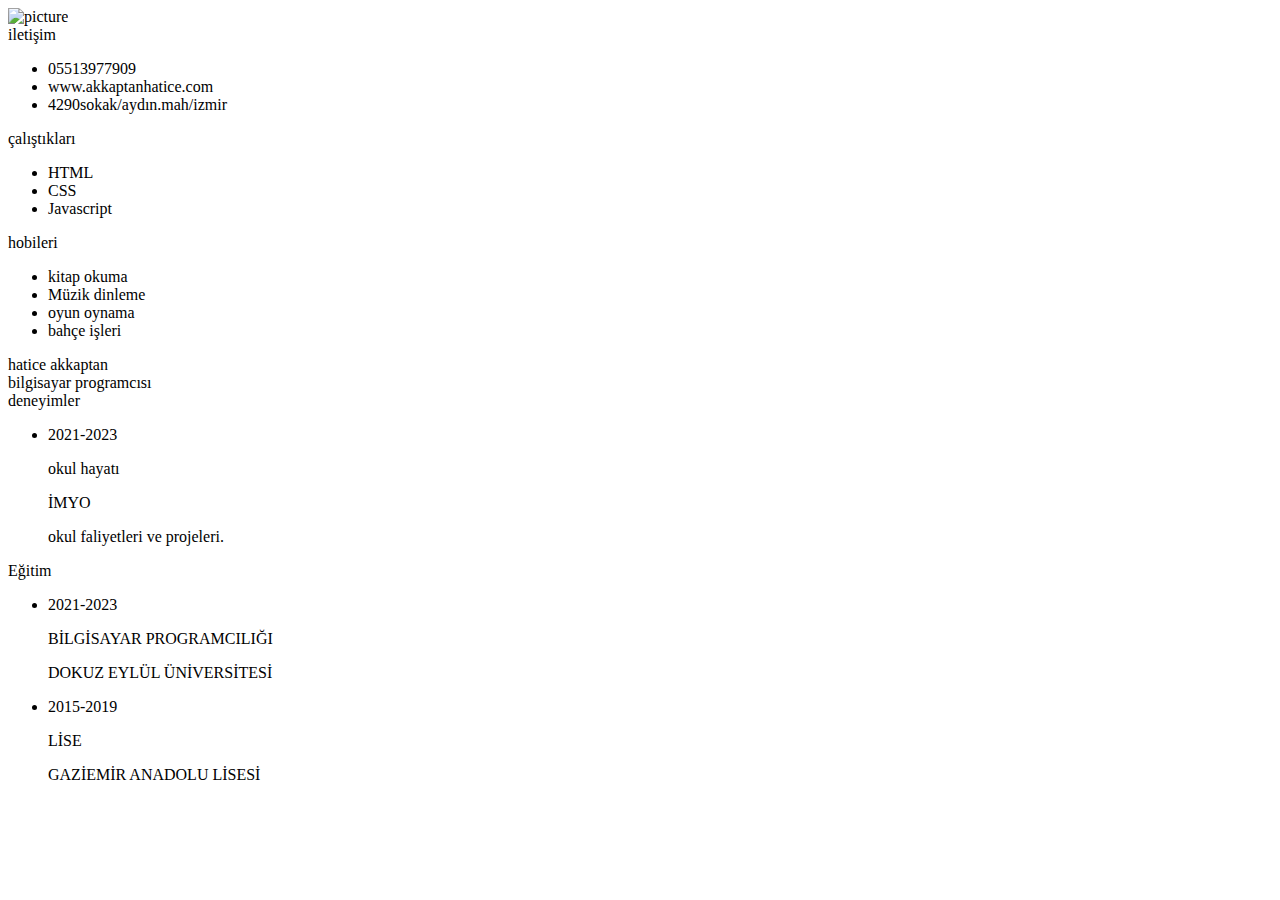
==== index.html @ ee298ba2 "index" ====
<!DOCTYPE html>
<html lang="en">
<head>
	<meta charset="UTF-8">
	<title>cv ödevi</title>
	<link rel="stylesheet" type="text/ css "  href="style.css"/>
	<script src="https://kit.fontawesome.com/b99e675b6e.js"></script>
   
</head>
<body>
	<div class="wrapper">
		<div class="resume">
			<div class="left">
				<div class="img_holder">
					<img src="pic.png" alt="picture">
				</div>
				<div class="contact_wrap pb">
					<div class="title">
						iletişim
					</div>
					<div class="contact">
						<ul>
							<li>
								<div class="li_wrap">
									<div class="icon"><i class="fas fa-mobile-alt" aria-hidden="true"></i></div>
									<div class="text">05513977909</div>
								</div>
							</li>
							
							<li>
								<div class="li_wrap">
									<div class="icon"><i class="fab fa-weebly" aria-hidden="true"></i></div>
									<div class="text">www.akkaptanhatice.com</div>
								</div>
							</li>
							<li>
								<div class="li_wrap">
									<div class="icon"><i class="fas fa-map-signs" aria-hidden="true"></i></div>
									<div class="text">4290sokak/aydın.mah/izmir</div>
								</div>
							</li>
						</ul>
					</div>
				</div>
				<div class="skills_wrap pb">
					<div class="title">
						çalıştıkları
					</div>
					<div class="skills">
						<ul>
							<li>
								<div class="li_wrap">
									<div class="icon"><i class="fab fa-html5"></i></div>
									<div class="text">HTML</div>
								</div>
							</li>
							<li>
								<div class="li_wrap">
									<div class="icon"><i class="fab fa-css3-alt"></i></div>
									<div class="text">CSS</div>
								</div>
							</li>
							<li>
								<div class="li_wrap">
									<div class="icon"><i class="fab fa-js"></i></div>
									<div class="text">Javascript</div>
								</div>
							</li>
							
						</ul>
					</div>
				</div>
				<div class="hobbies_wrap pb">
					<div class="title">
						hobileri
					</div>
					<div class="hobbies">
						<ul>
							<li>
								<div class="li_wrap">
									<div class="icon"><i class="fas fa-book"></i></div>
									<div class="text">kitap okuma</div>
								</div>
							</li>
							<li>
								<div class="li_wrap">
									<div class="icon"><i class="fas fa-music"></i></div>
									<div class="text">Müzik dinleme</div>
								</div>
							</li>
							<li>
								<div class="li_wrap">
									<div class="icon"><i class="fas fa-gamepad"></i></div>
									<div class="text">oyun oynama</div>
								</div>
							</li>
							<li>
								<div class="li_wrap">
									<div class="icon"><i class="fas fa-tree"></i></div>
									<div class="text">bahçe işleri</div>
								</div>
							</li>
						</ul>
					</div>
				</div>
			</div>
			<div class="right">
				<div class="header">
					<div class="name_role">
						<div class="name">
							hatice akkaptan
						</div>
						<div class="role">
							bilgisayar programcısı
						</div>
					</div>
					<div class="about">
					
					</div>
				</div>
				<div class="right_inner">
					<div class="exp">
						<div class="title">
							deneyimler
						</div>
						<div class="exp_wrap">
							<ul>
								<li>
									<div class="li_wrap">
										<div class="date">
											2021-2023
										</div>
										<div class="info">
											<p class="info_title">
												okul hayatı
											</p>
											<p class="info_com">
												İMYO
											</p>
											<p class="info_cont">
												okul faliyetleri ve projeleri.
											</p>
										</div>
									</div>
								</li>
								
								
							</ul>
						</div>
					</div>
					<div class="education">
						<div class="title">
							Eğitim
						</div>
						<div class="education_wrap">
							<ul>
								
								<li>
									<div class="li_wrap">
										<div class="date">
											2021-2023
										</div>
										<div class="info">
											<p class="info_title">
												BİLGİSAYAR PROGRAMCILIĞI
											</p>
											<p class="info_com">
												DOKUZ EYLÜL ÜNİVERSİTESİ
											</p>
											<p class="info_cont">
												
											</p>
										</div>
									</div>
								</li>
								<li>
									<div class="li_wrap">
										<div class="date">
											2015-2019
										</div>
										<div class="info">
											<p class="info_title">
												LİSE
											</p>
											<p class="info_com">
												GAZİEMİR ANADOLU LİSESİ
											</p>
											<p class="info_cont">
											 
											</p>
										</div>
									</div>
								</li>
							</ul>
						</div>
					</div>
				</div>
			</div>
		</div>
	</div>
</body>
</html>
---- style.css ----
@import url('https://fonts.googleapis.com/css2?family=Ubuntu:wght@300;400;700&display=swap');
*{
	margin: 0;
	padding: 0;
	list-style: none;
	box-sizing: border-box;
	font-family: 'Ubuntu', sans-serif;
}

body{
	background: linear-gradient(to right, #3525af, #9153c9);
}

.resume{
	width: 800px;
	background: #fff;
	margin: 25px auto;
	display: flex;
}

.left{
	background: #292b2f;
	width: 250px;
	padding: 0 20px;
}

.right{
	width: calc(100% - 250px);
}

.left .img_holder{
	text-align: center;
	padding: 20px 0;
}

.left .img_holder img{
	width: 200px;
	border-radius: 30px;
}

.pb{
	padding-bottom: 20px;
}

.title{
	font-size: 24px;
	font-weight: 700;
	text-transform: uppercase;
	letter-spacing: 5px;
	padding-bottom: 10px;
	color: #3525af;
	position: relative;
	text-align: right;
	margin-bottom: 15px;
}

.title:before{
	content: "";
	position: absolute;
	top: 35px;
	right: 0;
	width: 50px;
	height: 3px;
	background: #3525af;
}

.left .icon{
	font-size: 20px;
	color: #9153c9;
}

.left .text{
	color: #9153c9;
	text-transform: uppercase;
	font-size: 13px;
}

.contact .li_wrap{
	display: flex;
	align-items: center;
	width: 100%;
	margin-bottom: 15px;
}

.contact .li_wrap .icon{
	width: 50px;
	height: 50px;
	background: #fff;
	border-radius: 15px;
	display: flex;
	align-items: center;
	justify-content: center;
	margin-right: 15px;
}

.contact .li_wrap .text{
	width: calc(100% - 50px);
	word-break: break-word;
	color: #fff;
}

.skills ul,
.hobbies ul{
	display: flex;
	flex-wrap: wrap;
	justify-content: space-between;
}

.skills .li_wrap,
.hobbies .li_wrap{
	width: 100px;
	height: 100px;
	margin-bottom: 15px;
	border-radius: 15px;
	display: flex;
	flex-direction: column;
	align-items: center;
	justify-content: center;
}

.skills .li_wrap{
	background: #fff;
}

.skills .li_wrap .text,
.hobbies .li_wrap .text{
	margin-top: 5px;
}

.hobbies .li_wrap{
	border: 2px solid #fff;
}

.hobbies .li_wrap .icon,
.hobbies .li_wrap .text{
	color: #fff;
}

.hobbies .li_wrap:hover{
	background: #fff;
}

.hobbies .li_wrap:hover .icon,
.hobbies .li_wrap:hover .text{
	color: #9153c9;
}

.header{
	background: #292b2f;
	padding: 15px 30px;
	color: #fff;
	height: 240px;
}

.header .name{
	font-size: 52px;
	text-transform: uppercase;
	font-weight: 700;
	color: #3525af;
}

.header .role{
	font-weight: 300;
	font-size: 20px;
}

.header .about{
	margin-top: 20px;
	line-height: 26px;
}

.right_inner{
	padding: 30px;
	color: #292b2f;
}

.right_inner .education{
	margin-top: 30px;
}

.right_inner .li_wrap{
	display: flex;
	margin-bottom: 15px;
}

.right_inner .li_wrap .date {
    width: 125px;
    color: #9153c9;
}

.right_inner .li_wrap .info{
	width: calc(100%  - 125px);
	padding-left: 25px;
	position: relative;
}

.right_inner .li_wrap .info_title{
	text-transform: uppercase;
	font-weight: 700;
	letter-spacing: 2px;
	color: #9153c9;
}

.right_inner .li_wrap .info_com{
	font-weight: 300;
	font-size: 14px;
	margin-top: 3px;
}

.right_inner .li_wrap .info_cont{
	margin-top: 15px;
}

.right_inner .li_wrap .info:before{
	content: "";
	position: absolute;
	top: 3px;
	left: 0;
	width: 10px;
	height: 10px;
	background: #9153c9;
	border-radius: 50%;
}

.right_inner .li_wrap .info:after{
	content: "";
	position: absolute;
	top: 10px;
	left: 4px;
	width: 2px;
	height: 90%;
	background: #9153c9;
}
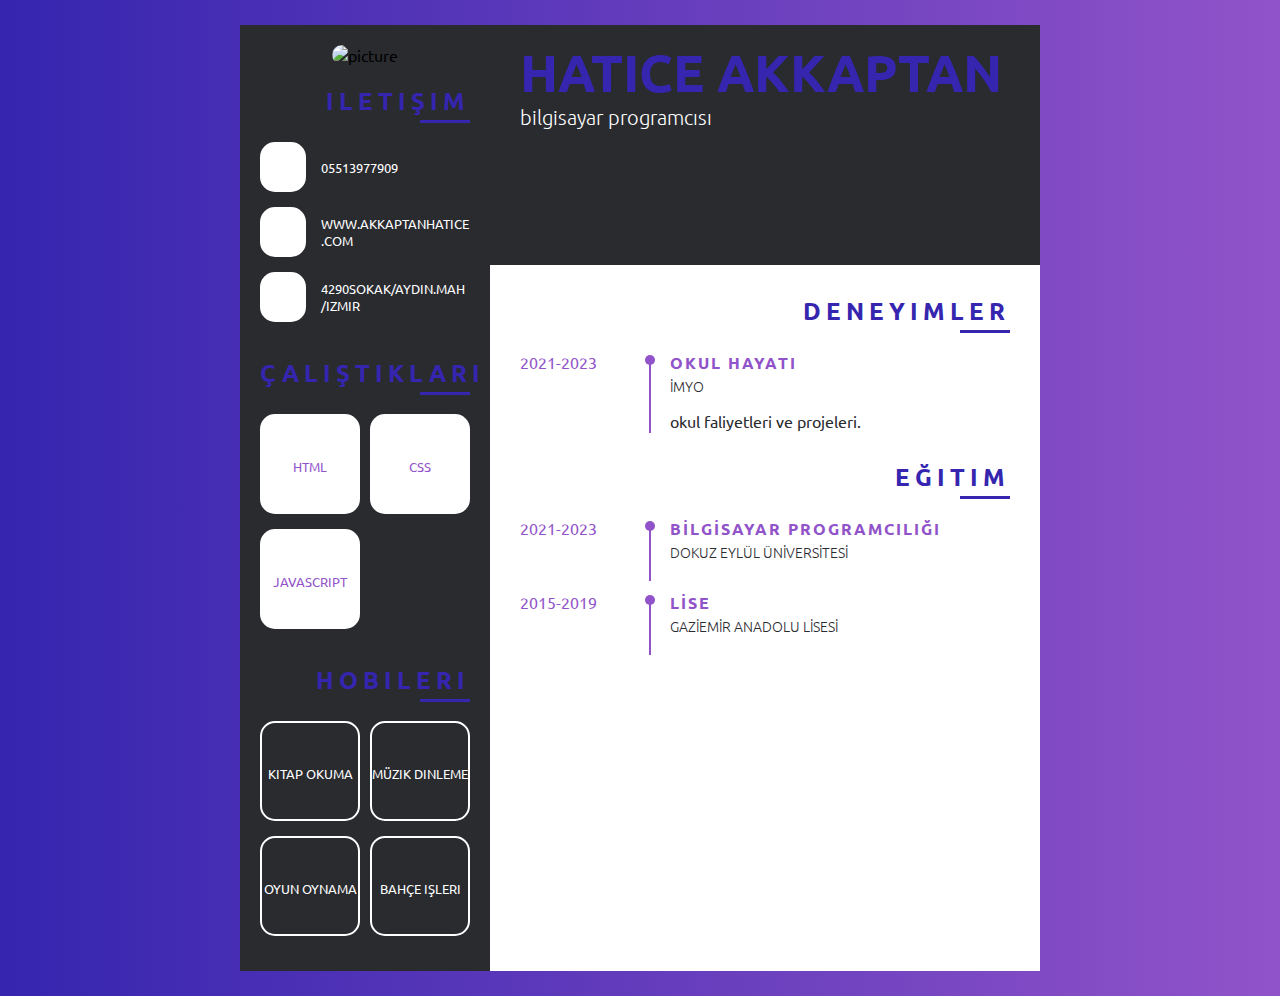
==== commit 4b053945: "Update index.html" ====
--- a/index.html
+++ b/index.html
@@ -1,202 +1,205 @@
 <!DOCTYPE html>
 <html lang="en">
+
 <head>
-	<meta charset="UTF-8">
-	<title>cv ödevi</title>
-	<link rel="stylesheet" type="text/ css "  href="style.css"/>
-	<script src="https://kit.fontawesome.com/b99e675b6e.js"></script>
-   
+    <meta charset="UTF-8">
+    <meta http-equiv="X-UA-Compatible" content="IE=edge">
+    <meta name="viewport" content="width=device-width, initial-scale=1.0">
+    <title>Document</title>
+    <link rel="stylesheet" href="style.css">
 </head>
+
 <body>
-	<div class="wrapper">
-		<div class="resume">
-			<div class="left">
-				<div class="img_holder">
-					<img src="pic.png" alt="picture">
-				</div>
-				<div class="contact_wrap pb">
-					<div class="title">
-						iletişim
-					</div>
-					<div class="contact">
-						<ul>
-							<li>
-								<div class="li_wrap">
-									<div class="icon"><i class="fas fa-mobile-alt" aria-hidden="true"></i></div>
-									<div class="text">05513977909</div>
-								</div>
-							</li>
-							
-							<li>
-								<div class="li_wrap">
-									<div class="icon"><i class="fab fa-weebly" aria-hidden="true"></i></div>
-									<div class="text">www.akkaptanhatice.com</div>
-								</div>
-							</li>
-							<li>
-								<div class="li_wrap">
-									<div class="icon"><i class="fas fa-map-signs" aria-hidden="true"></i></div>
-									<div class="text">4290sokak/aydın.mah/izmir</div>
-								</div>
-							</li>
-						</ul>
-					</div>
-				</div>
-				<div class="skills_wrap pb">
-					<div class="title">
-						çalıştıkları
-					</div>
-					<div class="skills">
-						<ul>
-							<li>
-								<div class="li_wrap">
-									<div class="icon"><i class="fab fa-html5"></i></div>
-									<div class="text">HTML</div>
-								</div>
-							</li>
-							<li>
-								<div class="li_wrap">
-									<div class="icon"><i class="fab fa-css3-alt"></i></div>
-									<div class="text">CSS</div>
-								</div>
-							</li>
-							<li>
-								<div class="li_wrap">
-									<div class="icon"><i class="fab fa-js"></i></div>
-									<div class="text">Javascript</div>
-								</div>
-							</li>
-							
-						</ul>
-					</div>
-				</div>
-				<div class="hobbies_wrap pb">
-					<div class="title">
-						hobileri
-					</div>
-					<div class="hobbies">
-						<ul>
-							<li>
-								<div class="li_wrap">
-									<div class="icon"><i class="fas fa-book"></i></div>
-									<div class="text">kitap okuma</div>
-								</div>
-							</li>
-							<li>
-								<div class="li_wrap">
-									<div class="icon"><i class="fas fa-music"></i></div>
-									<div class="text">Müzik dinleme</div>
-								</div>
-							</li>
-							<li>
-								<div class="li_wrap">
-									<div class="icon"><i class="fas fa-gamepad"></i></div>
-									<div class="text">oyun oynama</div>
-								</div>
-							</li>
-							<li>
-								<div class="li_wrap">
-									<div class="icon"><i class="fas fa-tree"></i></div>
-									<div class="text">bahçe işleri</div>
-								</div>
-							</li>
-						</ul>
-					</div>
-				</div>
-			</div>
-			<div class="right">
-				<div class="header">
-					<div class="name_role">
-						<div class="name">
-							hatice akkaptan
-						</div>
-						<div class="role">
-							bilgisayar programcısı
-						</div>
-					</div>
-					<div class="about">
-					
-					</div>
-				</div>
-				<div class="right_inner">
-					<div class="exp">
-						<div class="title">
-							deneyimler
-						</div>
-						<div class="exp_wrap">
-							<ul>
-								<li>
-									<div class="li_wrap">
-										<div class="date">
-											2021-2023
-										</div>
-										<div class="info">
-											<p class="info_title">
-												okul hayatı
-											</p>
-											<p class="info_com">
-												İMYO
-											</p>
-											<p class="info_cont">
-												okul faliyetleri ve projeleri.
-											</p>
-										</div>
-									</div>
-								</li>
-								
-								
-							</ul>
-						</div>
-					</div>
-					<div class="education">
-						<div class="title">
-							Eğitim
-						</div>
-						<div class="education_wrap">
-							<ul>
-								
-								<li>
-									<div class="li_wrap">
-										<div class="date">
-											2021-2023
-										</div>
-										<div class="info">
-											<p class="info_title">
-												BİLGİSAYAR PROGRAMCILIĞI
-											</p>
-											<p class="info_com">
-												DOKUZ EYLÜL ÜNİVERSİTESİ
-											</p>
-											<p class="info_cont">
-												
-											</p>
-										</div>
-									</div>
-								</li>
-								<li>
-									<div class="li_wrap">
-										<div class="date">
-											2015-2019
-										</div>
-										<div class="info">
-											<p class="info_title">
-												LİSE
-											</p>
-											<p class="info_com">
-												GAZİEMİR ANADOLU LİSESİ
-											</p>
-											<p class="info_cont">
-											 
-											</p>
-										</div>
-									</div>
-								</li>
-							</ul>
-						</div>
-					</div>
-				</div>
-			</div>
-		</div>
-	</div>
+    <div class="wrapper">
+        <div class="resume">
+            <div class="left">
+                <div class="img_holder">
+                    <img src="pic.png" alt="picture">
+                </div>
+                <div class="contact_wrap pb">
+                    <div class="title">
+                        iletişim
+                    </div>
+                    <div class="contact">
+                        <ul>
+                            <li>
+                                <div class="li_wrap">
+                                    <div class="icon"><i class="fas fa-mobile-alt" aria-hidden="true"></i></div>
+                                    <div class="text">05513977909</div>
+                                </div>
+                            </li>
+
+                            <li>
+                                <div class="li_wrap">
+                                    <div class="icon"><i class="fab fa-weebly" aria-hidden="true"></i></div>
+                                    <div class="text">www.akkaptanhatice.com</div>
+                                </div>
+                            </li>
+                            <li>
+                                <div class="li_wrap">
+                                    <div class="icon"><i class="fas fa-map-signs" aria-hidden="true"></i></div>
+                                    <div class="text">4290sokak/aydın.mah/izmir</div>
+                                </div>
+                            </li>
+                        </ul>
+                    </div>
+                </div>
+                <div class="skills_wrap pb">
+                    <div class="title">
+                        çalıştıkları
+                    </div>
+                    <div class="skills">
+                        <ul>
+                            <li>
+                                <div class="li_wrap">
+                                    <div class="icon"><i class="fab fa-html5"></i></div>
+                                    <div class="text">HTML</div>
+                                </div>
+                            </li>
+                            <li>
+                                <div class="li_wrap">
+                                    <div class="icon"><i class="fab fa-css3-alt"></i></div>
+                                    <div class="text">CSS</div>
+                                </div>
+                            </li>
+                            <li>
+                                <div class="li_wrap">
+                                    <div class="icon"><i class="fab fa-js"></i></div>
+                                    <div class="text">Javascript</div>
+                                </div>
+                            </li>
+
+                        </ul>
+                    </div>
+                </div>
+                <div class="hobbies_wrap pb">
+                    <div class="title">
+                        hobileri
+                    </div>
+                    <div class="hobbies">
+                        <ul>
+                            <li>
+                                <div class="li_wrap">
+                                    <div class="icon"><i class="fas fa-book"></i></div>
+                                    <div class="text">kitap okuma</div>
+                                </div>
+                            </li>
+                            <li>
+                                <div class="li_wrap">
+                                    <div class="icon"><i class="fas fa-music"></i></div>
+                                    <div class="text">Müzik dinleme</div>
+                                </div>
+                            </li>
+                            <li>
+                                <div class="li_wrap">
+                                    <div class="icon"><i class="fas fa-gamepad"></i></div>
+                                    <div class="text">oyun oynama</div>
+                                </div>
+                            </li>
+                            <li>
+                                <div class="li_wrap">
+                                    <div class="icon"><i class="fas fa-tree"></i></div>
+                                    <div class="text">bahçe işleri</div>
+                                </div>
+                            </li>
+                        </ul>
+                    </div>
+                </div>
+            </div>
+            <div class="right">
+                <div class="header">
+                    <div class="name_role">
+                        <div class="name">
+                            hatice akkaptan
+                        </div>
+                        <div class="role">
+                            bilgisayar programcısı
+                        </div>
+                    </div>
+                    <div class="about">
+
+                    </div>
+                </div>
+                <div class="right_inner">
+                    <div class="exp">
+                        <div class="title">
+                            deneyimler
+                        </div>
+                        <div class="exp_wrap">
+                            <ul>
+                                <li>
+                                    <div class="li_wrap">
+                                        <div class="date">
+                                            2021-2023
+                                        </div>
+                                        <div class="info">
+                                            <p class="info_title">
+                                                okul hayatı
+                                            </p>
+                                            <p class="info_com">
+                                                İMYO
+                                            </p>
+                                            <p class="info_cont">
+                                                okul faliyetleri ve projeleri.
+                                            </p>
+                                        </div>
+                                    </div>
+                                </li>
+
+
+                            </ul>
+                        </div>
+                    </div>
+                    <div class="education">
+                        <div class="title">
+                            Eğitim
+                        </div>
+                        <div class="education_wrap">
+                            <ul>
+
+                                <li>
+                                    <div class="li_wrap">
+                                        <div class="date">
+                                            2021-2023
+                                        </div>
+                                        <div class="info">
+                                            <p class="info_title">
+                                                BİLGİSAYAR PROGRAMCILIĞI
+                                            </p>
+                                            <p class="info_com">
+                                                DOKUZ EYLÜL ÜNİVERSİTESİ
+                                            </p>
+                                            <p class="info_cont">
+
+                                            </p>
+                                        </div>
+                                    </div>
+                                </li>
+                                <li>
+                                    <div class="li_wrap">
+                                        <div class="date">
+                                            2015-2019
+                                        </div>
+                                        <div class="info">
+                                            <p class="info_title">
+                                                LİSE
+                                            </p>
+                                            <p class="info_com">
+                                                GAZİEMİR ANADOLU LİSESİ
+                                            </p>
+                                            <p class="info_cont">
+
+                                            </p>
+                                        </div>
+                                    </div>
+                                </li>
+                            </ul>
+                        </div>
+                    </div>
+                </div>
+            </div>
+        </div>
+    </div>
 </body>
-</html>+
+</html>
